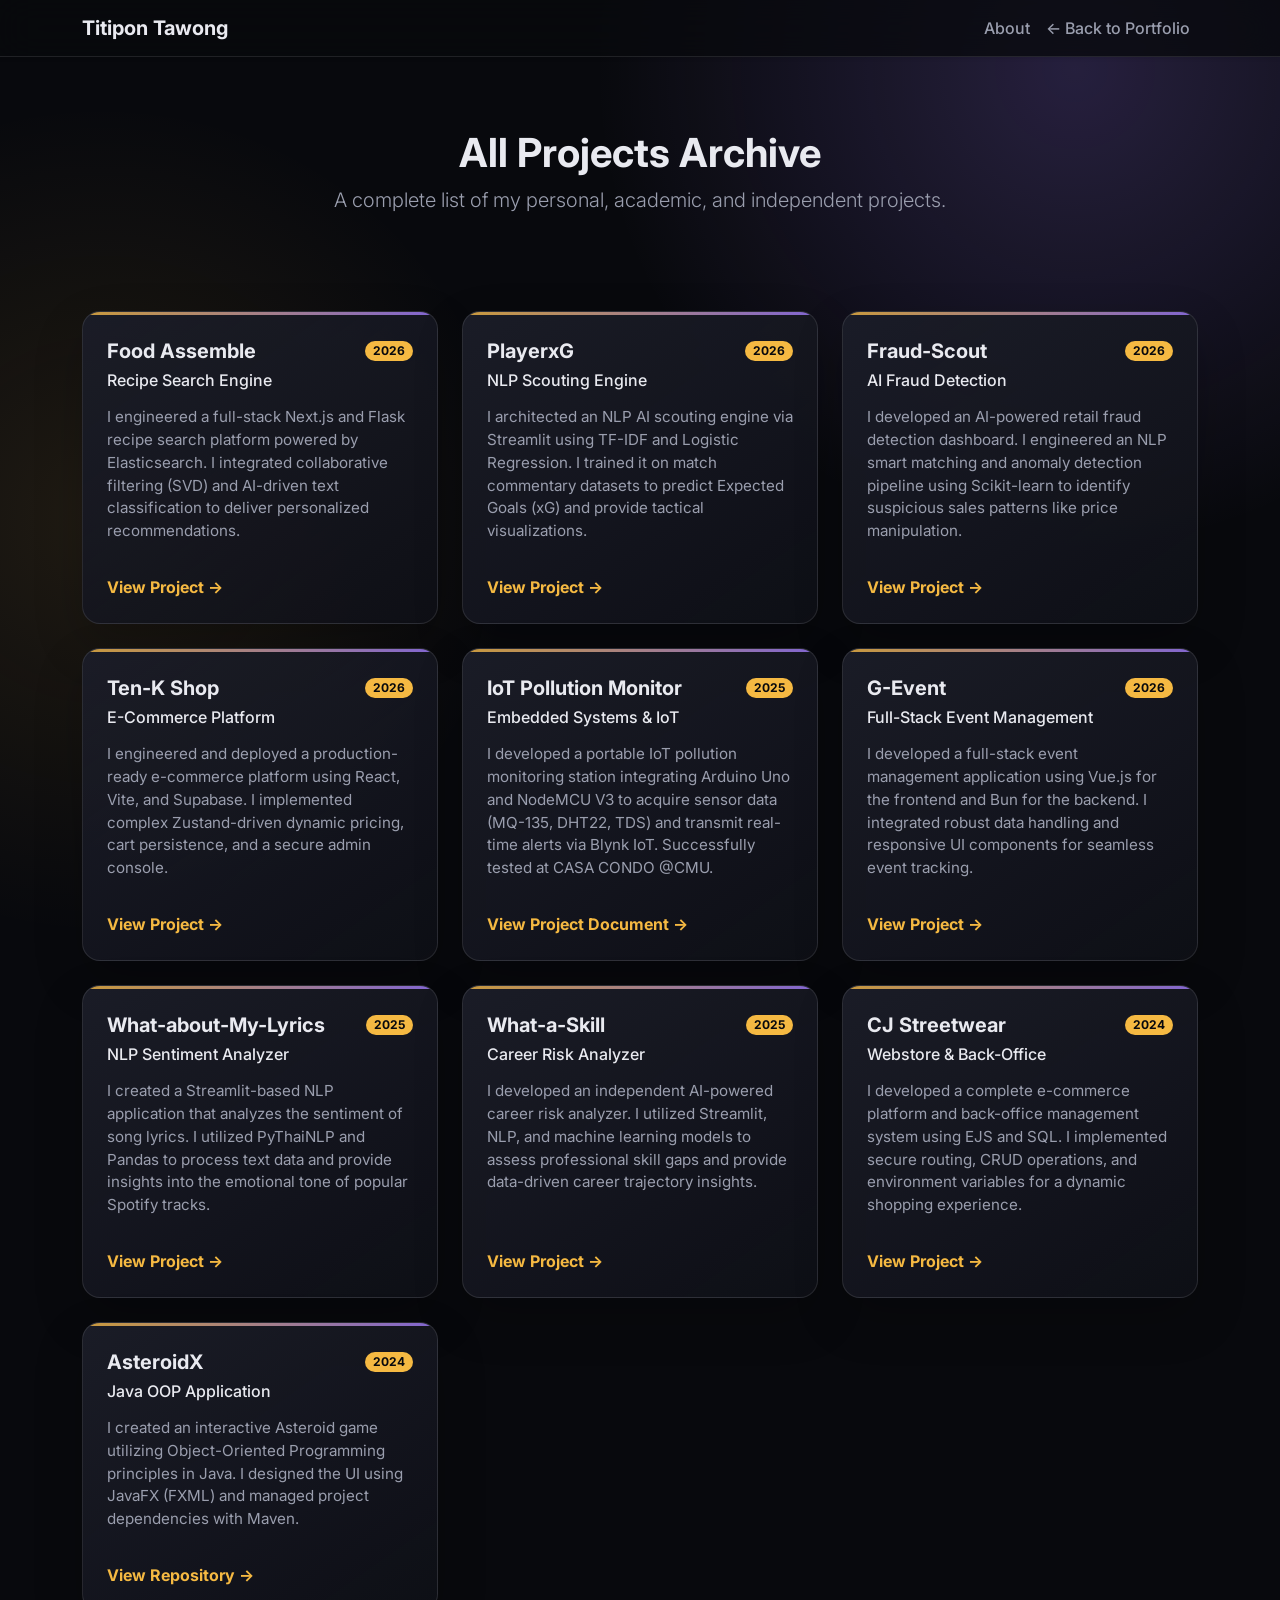
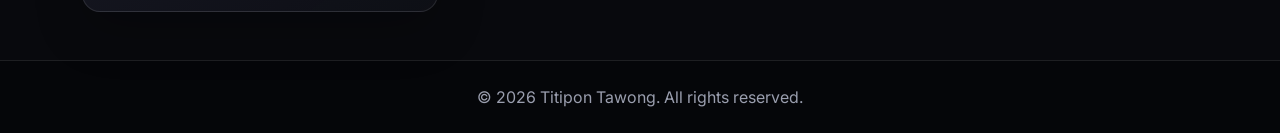
==== all-projects.html @ b6579716 "update my whole project" ====
<!DOCTYPE html>
<html lang="en">
<head>
    <meta charset="UTF-8">
    <meta name="viewport" content="width=device-width, initial-scale=1">
    <title>All Projects - Titipon Tawong</title>
    <link href="https://fonts.googleapis.com/css2?family=Inter:wght@300;400;500;600;700&display=swap" rel="stylesheet">
    <link rel="stylesheet" href="https://cdn.jsdelivr.net/npm/bootstrap@5.3.0/dist/css/bootstrap.min.css">
    <link rel="stylesheet" href="https://cdn.jsdelivr.net/npm/bootstrap-icons@1.11.3/font/bootstrap-icons.min.css">
    <link href="https://unpkg.com/aos@2.3.4/dist/aos.css" rel="stylesheet">
    <link rel="stylesheet" href="style.css">
</head>
<body>

<!-- Navbar -->
<nav class="navbar navbar-expand-lg navbar-light sticky-top shadow-sm">
    <div class="container">
        <a class="navbar-brand fw-bold text-dark" href="index.html">Titipon Tawong</a>
        <button class="navbar-toggler" type="button" data-bs-toggle="collapse" data-bs-target="#navbarNav">
            <span class="navbar-toggler-icon"></span>
        </button>
        <div class="collapse navbar-collapse" id="navbarNav">
            <ul class="navbar-nav ms-auto">
                <li class="nav-item"><a class="nav-link" href="index.html#intro">About</a></li>
                <li class="nav-item"><a class="nav-link" href="index.html#projects">&larr; Back to Portfolio</a></li>
            </ul>
        </div>
    </div>
</nav>

<!-- All Projects Header -->
<section class="container my-5 pt-4">
    <div class="text-center mb-5" data-aos="fade-up">
        <h1 class="fw-bold">All Projects Archive</h1>
        <p class="lead text-muted">A complete list of my personal, academic, and independent projects.</p>
    </div>
</section>

<!-- All Projects Grid -->
<section class="bg-slate py-5">
    <div class="container">
        <div class="row g-4">
            
            <!-- 1. Food Assemble -->
            <div class="col-md-6 col-lg-4" data-aos="fade-up">
                <div class="card h-100 border-0 shadow-sm project-card position-relative">
                    <div class="card-body p-4 d-flex flex-column">
                        <div class="d-flex justify-content-between align-items-center mb-2">
                            <h5 class="fw-bold mb-0">Food Assemble</h5>
                            <span class="badge badge-date rounded-pill">2026</span>
                        </div>
                        <h6 class="mb-3" style="color: #64748b;">Recipe Search Engine</h6>
                        <p class="card-text" style="color: #475569; font-size: 0.95rem;">
                            I engineered a full-stack Next.js and Flask recipe search platform powered by Elasticsearch. I integrated collaborative filtering (SVD) and AI-driven text classification to deliver personalized recommendations.
                        </p>
                        <a href="https://github.com/Titipon5013/IR_Project" target="_blank" class="stretched-link text-decoration-none fw-bold mt-auto pt-3" style="color: #2563eb;">View Project &rarr;</a>
                    </div>
                </div>
            </div>

            <!-- 2. PlayerXG -->
            <div class="col-md-6 col-lg-4" data-aos="fade-up" data-aos-delay="100">
                <div class="card h-100 border-0 shadow-sm project-card position-relative">
                    <div class="card-body p-4 d-flex flex-column">
                        <div class="d-flex justify-content-between align-items-center mb-2">
                            <h5 class="fw-bold mb-0">PlayerxG</h5>
                            <span class="badge badge-date rounded-pill">2026</span>
                        </div>
                        <h6 class="mb-3" style="color: #64748b;">NLP Scouting Engine</h6>
                        <p class="card-text" style="color: #475569; font-size: 0.95rem;">
                            I architected an NLP AI scouting engine via Streamlit using TF-IDF and Logistic Regression. I trained it on match commentary datasets to predict Expected Goals (xG) and provide tactical visualizations.
                        </p>
                        <a href="https://playerxg.streamlit.app/" target="_blank" class="stretched-link text-decoration-none fw-bold mt-auto pt-3" style="color: #2563eb;">View Project &rarr;</a>
                    </div>
                </div>
            </div>

            <!-- 3. Fraud-Scout -->
            <div class="col-md-6 col-lg-4" data-aos="fade-up" data-aos-delay="200">
                <div class="card h-100 border-0 shadow-sm project-card position-relative">
                    <div class="card-body p-4 d-flex flex-column">
                        <div class="d-flex justify-content-between align-items-center mb-2">
                            <h5 class="fw-bold mb-0">Fraud-Scout</h5>
                            <span class="badge badge-date rounded-pill">2026</span>
                        </div>
                        <h6 class="mb-3" style="color: #64748b;">AI Fraud Detection</h6>
                        <p class="card-text" style="color: #475569; font-size: 0.95rem;">
                            I developed an AI-powered retail fraud detection dashboard. I engineered an NLP smart matching and anomaly detection pipeline using Scikit-learn to identify suspicious sales patterns like price manipulation.
                        </p>
                        <a href="https://fraud-scout.streamlit.app/#fraud-scout" target="_blank" class="stretched-link text-decoration-none fw-bold mt-auto pt-3" style="color: #2563eb;">View Project &rarr;</a>
                    </div>
                </div>
            </div>

            <!-- 4. Ten-K Shop -->
            <div class="col-md-6 col-lg-4" data-aos="fade-up">
                <div class="card h-100 border-0 shadow-sm project-card position-relative">
                    <div class="card-body p-4 d-flex flex-column">
                        <div class="d-flex justify-content-between align-items-center mb-2">
                            <h5 class="fw-bold mb-0">Ten-K Shop</h5>
                            <span class="badge badge-date rounded-pill">2026</span>
                        </div>
                        <h6 class="mb-3" style="color: #64748b;">E-Commerce Platform</h6>
                        <p class="card-text" style="color: #475569; font-size: 0.95rem;">
                            I engineered and deployed a production-ready e-commerce platform using React, Vite, and Supabase. I implemented complex Zustand-driven dynamic pricing, cart persistence, and a secure admin console.
                        </p>
                        <a href="https://ten-k-shop.vercel.app/" target="_blank" class="stretched-link text-decoration-none fw-bold mt-auto pt-3" style="color: #2563eb;">View Project &rarr;</a>
                    </div>
                </div>
            </div>

            <!-- 5. Mobile Air & Water Pollution Monitoring Station -->
            <div class="col-md-6 col-lg-4" data-aos="fade-up" data-aos-delay="100">
                <div class="card h-100 border-0 shadow-sm project-card position-relative">
                    <div class="card-body p-4 d-flex flex-column">
                        <div class="d-flex justify-content-between align-items-center mb-2">
                            <h5 class="fw-bold mb-0">IoT Pollution Monitor</h5>
                            <span class="badge badge-date rounded-pill">2025</span>
                        </div>
                        <h6 class="mb-3" style="color: #64748b;">Embedded Systems & IoT</h6>
                        <p class="card-text" style="color: #475569; font-size: 0.95rem;">
                            I developed a portable IoT pollution monitoring station integrating Arduino Uno and NodeMCU V3 to acquire sensor data (MQ-135, DHT22, TDS) and transmit real-time alerts via Blynk IoT. Successfully tested at CASA CONDO @CMU.
                        </p>
                        <a href="https://drive.google.com/file/d/1KiVAVjuW3MdKwOFLySJbQ84uTo-HVhnk/view" target="_blank" class="stretched-link text-decoration-none fw-bold mt-auto pt-3" style="color: #2563eb;">View Project Document &rarr;</a>
                    </div>
                </div>
            </div>

            <!-- 6. G-Event -->
            <div class="col-md-6 col-lg-4" data-aos="fade-up" data-aos-delay="200">
                <div class="card h-100 border-0 shadow-sm project-card position-relative">
                    <div class="card-body p-4 d-flex flex-column">
                        <div class="d-flex justify-content-between align-items-center mb-2">
                            <h5 class="fw-bold mb-0">G-Event</h5>
                            <span class="badge badge-date rounded-pill">2026</span>
                        </div>
                        <h6 class="mb-3" style="color: #64748b;">Full-Stack Event Management</h6>
                        <p class="card-text" style="color: #475569; font-size: 0.95rem;">
                            I developed a full-stack event management application using Vue.js for the frontend and Bun for the backend. I integrated robust data handling and responsive UI components for seamless event tracking.
                        </p>
                        <a href="https://g-event-six.vercel.app/" target="_blank" class="stretched-link text-decoration-none fw-bold mt-auto pt-3" style="color: #2563eb;">View Project &rarr;</a>
                    </div>
                </div>
            </div>

            <!-- 7. What-about-My-Lyrics -->
            <div class="col-md-6 col-lg-4" data-aos="fade-up">
                <div class="card h-100 border-0 shadow-sm project-card position-relative">
                    <div class="card-body p-4 d-flex flex-column">
                        <div class="d-flex justify-content-between align-items-center mb-2">
                            <h5 class="fw-bold mb-0">What-about-My-Lyrics</h5>
                            <span class="badge badge-date rounded-pill">2025</span>
                        </div>
                        <h6 class="mb-3" style="color: #64748b;">NLP Sentiment Analyzer</h6>
                        <p class="card-text" style="color: #475569; font-size: 0.95rem;">
                            I created a Streamlit-based NLP application that analyzes the sentiment of song lyrics. I utilized PyThaiNLP and Pandas to process text data and provide insights into the emotional tone of popular Spotify tracks.
                        </p>
                        <a href="https://what-about-my-lyrics.streamlit.app/" target="_blank" class="stretched-link text-decoration-none fw-bold mt-auto pt-3" style="color: #2563eb;">View Project &rarr;</a>
                    </div>
                </div>
            </div>
            
            <!-- 8. What-a-Skill -->
            <div class="col-md-6 col-lg-4" data-aos="fade-up" data-aos-delay="100">
                <div class="card h-100 border-0 shadow-sm project-card position-relative">
                    <div class="card-body p-4 d-flex flex-column">
                        <div class="d-flex justify-content-between align-items-center mb-2">
                            <h5 class="fw-bold mb-0">What-a-Skill</h5>
                            <span class="badge badge-date rounded-pill">2025</span>
                        </div>
                        <h6 class="mb-3" style="color: #64748b;">Career Risk Analyzer</h6>
                        <p class="card-text" style="color: #475569; font-size: 0.95rem;">
                            I developed an independent AI-powered career risk analyzer. I utilized Streamlit, NLP, and machine learning models to assess professional skill gaps and provide data-driven career trajectory insights.
                        </p>
                        <a href="https://what-a-skill.streamlit.app/" target="_blank" class="stretched-link text-decoration-none fw-bold mt-auto pt-3" style="color: #2563eb;">View Project &rarr;</a>
                    </div>
                </div>
            </div>

            <!-- 9. CJ Streetwear -->
            <div class="col-md-6 col-lg-4" data-aos="fade-up" data-aos-delay="200">
                <div class="card h-100 border-0 shadow-sm project-card position-relative">
                    <div class="card-body p-4 d-flex flex-column">
                        <div class="d-flex justify-content-between align-items-center mb-2">
                            <h5 class="fw-bold mb-0">CJ Streetwear</h5>
                            <span class="badge badge-date rounded-pill">2024</span>
                        </div>
                        <h6 class="mb-3" style="color: #64748b;">Webstore & Back-Office</h6>
                        <p class="card-text" style="color: #475569; font-size: 0.95rem;">
                            I developed a complete e-commerce platform and back-office management system using EJS and SQL. I implemented secure routing, CRUD operations, and environment variables for a dynamic shopping experience.
                        </p>
                        <a href="https://cj-streetwear-webstore.vercel.app/?fbclid=IwcGRvZgNleHRuA2FlbQIxMQBzcnRjBmFwcF9pZA80Mzc2MjYzMTY5NzM3ODgAAR6Ee1GiOAYH_IShp6Uy2DLR0KnSWX7tvkaSweAgUWNvwEse42FYLhTacamUCg_aem_j2etxintzf6-EWGMx-gbQA" target="_blank" class="stretched-link text-decoration-none fw-bold mt-auto pt-3" style="color: #2563eb;">View Project &rarr;</a>
                    </div>
                </div>
            </div>

            <!-- 10. AsteroidX -->
            <div class="col-md-6 col-lg-4" data-aos="fade-up">
                <div class="card h-100 border-0 shadow-sm project-card position-relative">
                    <div class="card-body p-4 d-flex flex-column">
                        <div class="d-flex justify-content-between align-items-center mb-2">
                            <h5 class="fw-bold mb-0">AsteroidX</h5>
                            <span class="badge badge-date rounded-pill">2024</span>
                        </div>
                        <h6 class="mb-3" style="color: #64748b;">Java OOP Application</h6>
                        <p class="card-text" style="color: #475569; font-size: 0.95rem;">
                            I created an interactive Asteroid game utilizing Object-Oriented Programming principles in Java. I designed the UI using JavaFX (FXML) and managed project dependencies with Maven.
                        </p>
                        <a href="https://github.com/ZerotoHeroDaimaiKub/AsteroidX" target="_blank" class="stretched-link text-decoration-none fw-bold mt-auto pt-3" style="color: #2563eb;">View Repository &rarr;</a>
                    </div>
                </div>
            </div>

        </div>
    </div>
</section>

<!-- Footer -->
<footer class="custom-footer text-center py-4 mt-auto">
    <p class="mb-0">&copy; 2026 Titipon Tawong. All rights reserved.</p>
</footer>

<script src="https://cdn.jsdelivr.net/npm/bootstrap@5.3.0/dist/js/bootstrap.bundle.min.js"></script>
<script src="https://unpkg.com/aos@2.3.4/dist/aos.js"></script>
<script>
    AOS.init({ duration: 800, once: true });
</script>
</body>
</html>
---- style.css ----
/* General Styles */
body {
    font-family: 'Inter', sans-serif;
    background-color: #f8fafc; /* พื้นหลังสีเทาอมน้ำเงินสว่าง */
    color: #334155; /* สีข้อความหลักเป็นสีเทาเข้ม */
    margin: 0;
    padding: 0;
}

/* Typography & Titles */
h1, h2, h3, h4, h5, h6 {
    color: #0f172a; /* หัวข้อสีน้ำเงินกรมท่าเข้ม (Navy/Slate) */
}

.section-title {
    font-weight: 700;
    color: #1e293b;
    position: relative;
    display: inline-block;
}

.section-title::after {
    content: '';
    width: 50px;
    height: 4px;
    background-color: #475569; /* เส้นใต้หัวข้อสีเทา-น้ำเงิน */
    position: absolute;
    bottom: -10px;
    left: 0;
    border-radius: 2px;
}

/* Navbar */
.navbar {
    transition: all 0.3s ease;
    background-color: #ffffff !important;
}

.navbar.scrolled {
    box-shadow: 0 4px 6px -1px rgba(15, 23, 42, 0.1);
}

.nav-link {
    font-weight: 500;
    color: #475569 !important;
    transition: color 0.2s ease;
}

.nav-link:hover {
    color: #2563eb !important; /* โฮเวอร์เป็นสีน้ำเงินสว่างขึ้น */
}

section {
    scroll-margin-top: 80px; 
}

/* Custom Badges for Skills */
.badge-skill {
    background-color: #e2e8f0;
    color: #334155;
    font-size: 0.9rem;
    font-weight: 500;
    padding: 0.5em 0.8em;
    border: 1px solid #cbd5e1;
    transition: background-color 0.2s;
}

.badge-skill:hover {
    background-color: #cbd5e1;
}

/* Custom Buttons */
.btn-custom {
    background-color: #334155; /* ปุ่มสีเทา-น้ำเงิน */
    color: #ffffff;
    border: none;
    transition: background-color 0.2s ease, transform 0.1s ease;
}

.btn-custom:hover {
    background-color: #1e293b;
    color: #ffffff;
    transform: translateY(-2px);
}

/* Project Cards */
.project-card {
    transition: transform 0.2s ease, box-shadow 0.2s ease;
    border: 1px solid #e2e8f0 !important;
    background-color: #ffffff;
}

.project-card:hover {
    transform: translateY(-5px);
    box-shadow: 0 10px 15px -3px rgba(15, 23, 42, 0.1) !important;
}

/* Badges for Dates */
.badge-date {
    background-color: #475569;
    color: #ffffff;
    font-weight: 500;
}

/* Section Backgrounds */
.bg-slate {
    background-color: #f1f5f9; /* พื้นหลังสำหรับสลับ Section */
}

/* Footer */
.custom-footer {
    background-color: #1e293b; /* ฟุตเตอร์สีน้ำเงินเข้ม */
    color: #e2e8f0;
}

/* Outline Custom Button */
.btn-outline-custom {
    color: #334155;
    border: 2px solid #334155;
    background-color: transparent;
    font-weight: 500;
    transition: all 0.2s ease;
}

.btn-outline-custom:hover {
    background-color: #334155;
    color: #ffffff;
    transform: translateY(-2px);
}

/* Responsive Overrides */
@media (max-width: 768px) {
    .section-title::after {
        left: 50%;
        transform: translateX(-50%);
    }
    
    #education, #contact {
        text-align: center;
    }
}

/* Dark bento portfolio theme */
:root {
    --ink: #08090d;
    --panel: rgba(20, 22, 31, 0.82);
    --panel-solid: #151720;
    --line: rgba(255, 255, 255, 0.1);
    --muted: #9a9eae;
    --copy: #e9eaf0;
    --amber: #f5b942;
    --violet: #9d7aff;
    --cyan: #7de2d1;
}

html {
    background: var(--ink);
    scroll-behavior: smooth;
}

body {
    font-family: 'Inter', sans-serif;
    color: var(--copy);
    background:
        radial-gradient(circle at 84% 4%, rgba(157, 122, 255, 0.2), transparent 30rem),
        radial-gradient(circle at 8% 30%, rgba(245, 185, 66, 0.1), transparent 26rem),
        var(--ink);
}

h1, h2, h3, h4, h5, h6,
.text-dark,
.navbar-brand {
    color: var(--copy) !important;
}

.navbar {
    background: rgba(8, 9, 13, 0.78) !important;
    border-bottom: 1px solid var(--line);
    backdrop-filter: blur(18px);
}

.navbar.scrolled {
    box-shadow: 0 12px 40px rgba(0, 0, 0, 0.35);
}

.navbar-toggler {
    border-color: var(--line);
}

.navbar-toggler-icon {
    filter: invert(1);
}

.nav-link {
    color: var(--muted) !important;
}

.nav-link:hover,
.nav-link:focus {
    color: var(--amber) !important;
}

section {
    position: relative;
}

#intro {
    min-height: 72vh;
    display: flex;
    align-items: center;
}

#intro img {
    width: min(100%, 270px);
    aspect-ratio: 1;
    object-fit: cover;
    border: 1px solid rgba(245, 185, 66, 0.5);
    box-shadow: 16px 16px 0 rgba(157, 122, 255, 0.2), 0 24px 70px rgba(0, 0, 0, 0.4) !important;
}

#intro h1 {
    font-size: clamp(2.8rem, 7vw, 5.8rem);
    letter-spacing: -0.06em;
    line-height: 0.96;
}

#intro h4 {
    color: var(--amber) !important;
    letter-spacing: 0.08em;
    text-transform: uppercase;
    font-size: 0.85rem;
}

#intro p,
.lead,
.card-text {
    color: var(--muted) !important;
}

.section-title {
    color: var(--copy) !important;
    letter-spacing: -0.04em;
}

.section-title::after {
    background: var(--amber);
    border-radius: 0;
}

.bg-slate,
#education,
#projects {
    background: transparent !important;
}

#education .container,
#skills,
#projects .container,
#contact {
    padding-top: 5rem !important;
    padding-bottom: 5rem !important;
}

.card,
.project-card,
#skills .project-card {
    color: var(--copy);
    background: linear-gradient(145deg, rgba(27, 29, 40, 0.96), rgba(15, 16, 23, 0.88)) !important;
    border: 1px solid var(--line) !important;
    border-radius: 18px !important;
    box-shadow: 0 20px 50px rgba(0, 0, 0, 0.2) !important;
    overflow: hidden;
}

.project-card::before {
    content: '';
    display: block;
    height: 3px;
    background: linear-gradient(90deg, var(--amber), var(--violet));
    opacity: 0.8;
}

.project-card:hover {
    transform: translateY(-7px);
    border-color: rgba(245, 185, 66, 0.45) !important;
    box-shadow: 0 28px 60px rgba(0, 0, 0, 0.42) !important;
}

.badge-skill {
    color: var(--copy);
    background: rgba(255, 255, 255, 0.06);
    border: 1px solid var(--line);
    border-radius: 999px;
}

.badge-skill:hover {
    color: var(--ink);
    background: var(--amber);
}

.badge-date {
    color: var(--ink);
    background: var(--amber);
    font-weight: 700;
}

.btn-custom,
.btn-outline-custom {
    border-radius: 999px;
    padding-inline: 1.3rem !important;
}

.btn-custom {
    color: var(--ink);
    background: var(--amber);
    font-weight: 700;
}

.btn-custom:hover {
    color: var(--ink);
    background: #ffd477;
}

.btn-outline-custom {
    color: var(--copy);
    border-color: var(--line);
}

.btn-outline-custom:hover {
    color: var(--ink);
    background: var(--amber);
    border-color: var(--amber);
}

.stretched-link,
#contact a {
    color: var(--amber) !important;
}

#contact {
    border-top: 1px solid var(--line);
}

#contact a {
    display: inline-flex;
    align-items: center;
    gap: 0.55rem;
    padding: 0.75rem 1rem;
    border: 1px solid var(--line);
    border-radius: 999px;
    background: rgba(255, 255, 255, 0.035);
    font-size: 0.92rem !important;
    transition: transform 0.2s ease, background 0.2s ease;
}

#contact a:hover {
    color: var(--ink) !important;
    background: var(--amber);
    transform: translateY(-3px);
}

#contact a i {
    font-size: 1.1rem;
}

.custom-footer {
    color: var(--muted);
    background: #050609;
    border-top: 1px solid var(--line);
}

@media (min-width: 992px) {
    #projects .row > .col-md-6:first-child,
    #projects .row > .col-md-6:nth-child(4) {
        width: 58.333333%;
    }

    #projects .row > .col-md-6:nth-child(2),
    #projects .row > .col-md-6:nth-child(3) {
        width: 41.666667%;
    }
}

@media (max-width: 767px) {
    #intro {
        min-height: auto;
        text-align: center;
    }

    #intro img {
        width: 210px;
        box-shadow: 10px 10px 0 rgba(157, 122, 255, 0.2), 0 18px 40px rgba(0, 0, 0, 0.35) !important;
    }

    #intro h1 {
        font-size: clamp(2.8rem, 15vw, 4.5rem);
    }

    .section-title {
        display: block;
        text-align: center;
    }

    .project-card {
        border-radius: 14px !important;
    }

    #contact a {
        width: 100%;
        justify-content: center;
    }
}
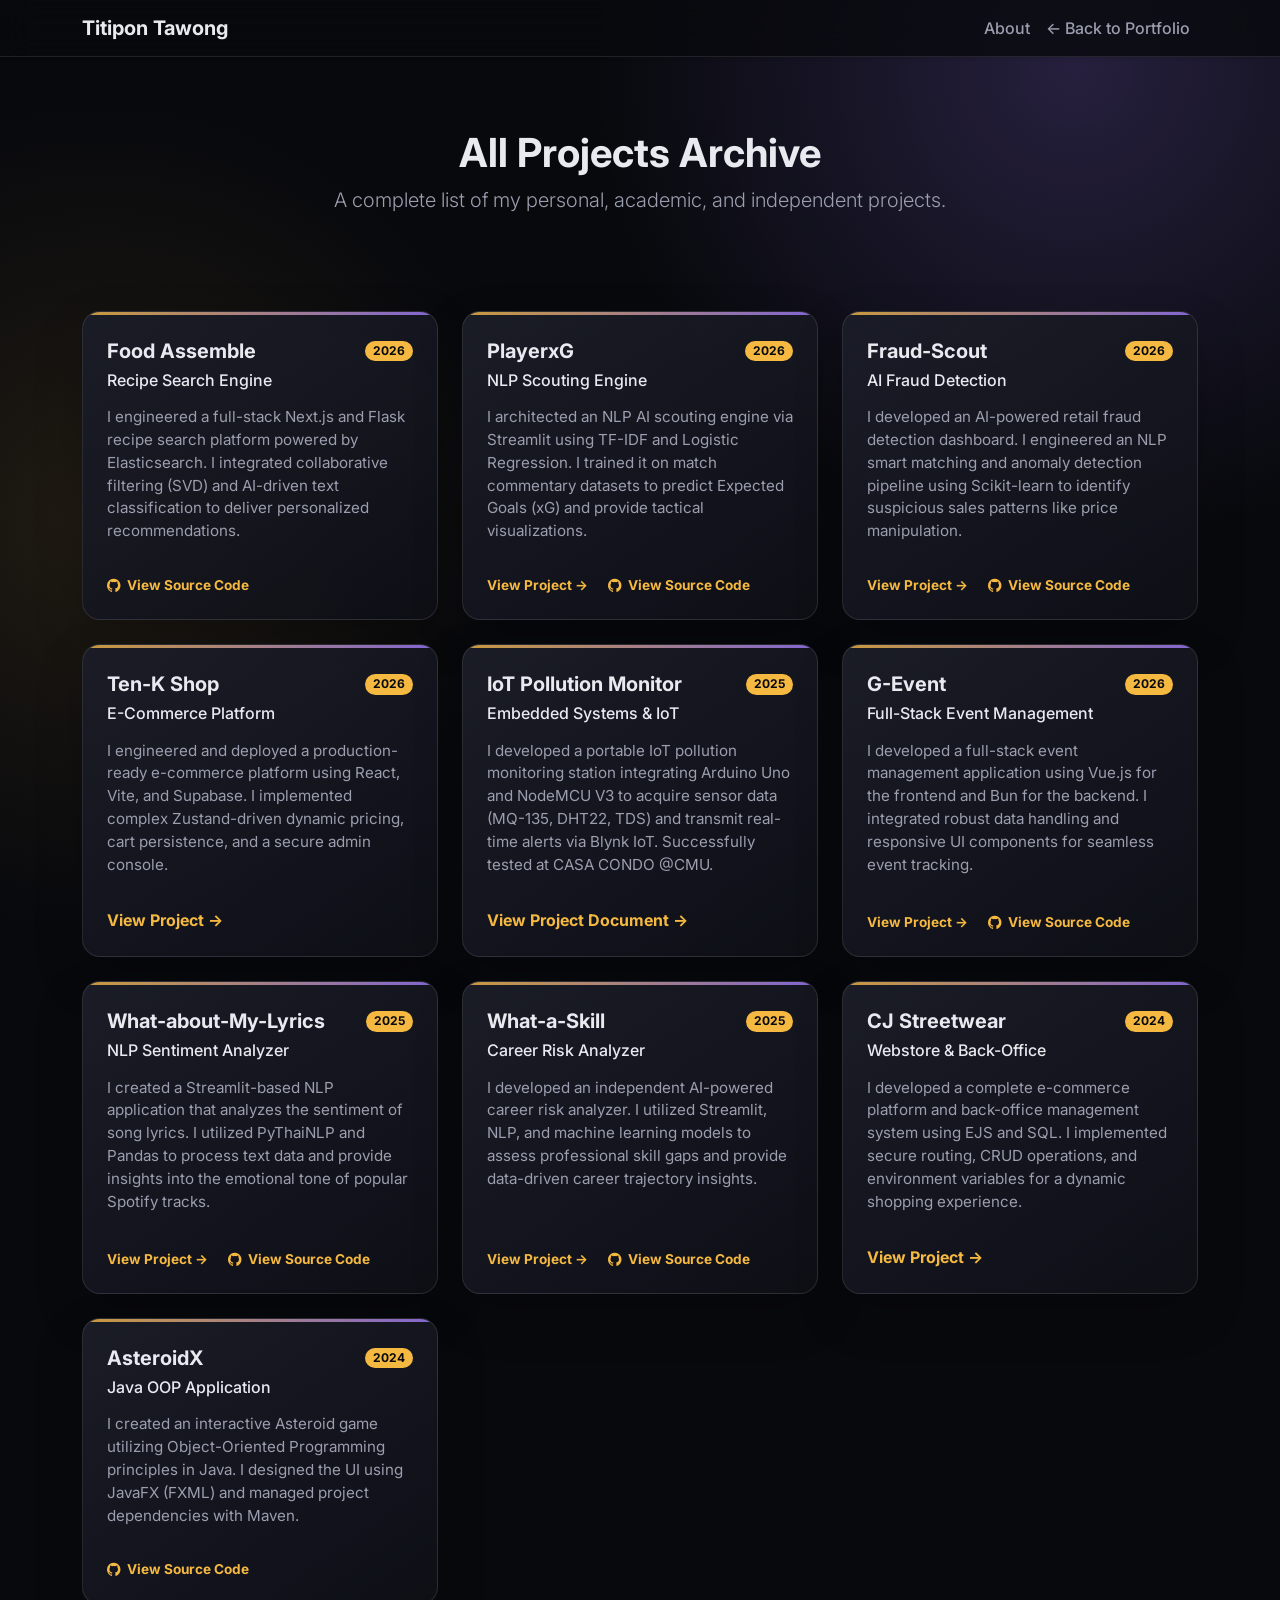
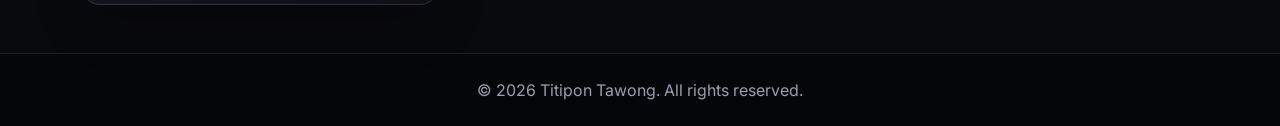
==== commit 545a8823: "add the source code link to the related project that have it" ====
--- a/all-projects.html
+++ b/all-projects.html
@@ -8,7 +8,7 @@
     <link rel="stylesheet" href="https://cdn.jsdelivr.net/npm/bootstrap@5.3.0/dist/css/bootstrap.min.css">
     <link rel="stylesheet" href="https://cdn.jsdelivr.net/npm/bootstrap-icons@1.11.3/font/bootstrap-icons.min.css">
     <link href="https://unpkg.com/aos@2.3.4/dist/aos.css" rel="stylesheet">
-    <link rel="stylesheet" href="style.css">
+    <link rel="stylesheet" href="style.css?v=20260924">
 </head>
 <body>
 
@@ -53,7 +53,7 @@
                         <p class="card-text" style="color: #475569; font-size: 0.95rem;">
                             I engineered a full-stack Next.js and Flask recipe search platform powered by Elasticsearch. I integrated collaborative filtering (SVD) and AI-driven text classification to deliver personalized recommendations.
                         </p>
-                        <a href="https://github.com/Titipon5013/IR_Project" target="_blank" class="stretched-link text-decoration-none fw-bold mt-auto pt-3" style="color: #2563eb;">View Project &rarr;</a>
+                        <a href="https://github.com/Titipon5013/IR_Project" target="_blank" rel="noreferrer" class="project-action text-decoration-none fw-bold mt-auto pt-3" style="color: #2563eb;"><i class="bi bi-github" aria-hidden="true"></i> View Source Code</a>
                     </div>
                 </div>
             </div>
@@ -70,7 +70,10 @@
                         <p class="card-text" style="color: #475569; font-size: 0.95rem;">
                             I architected an NLP AI scouting engine via Streamlit using TF-IDF and Logistic Regression. I trained it on match commentary datasets to predict Expected Goals (xG) and provide tactical visualizations.
                         </p>
-                        <a href="https://playerxg.streamlit.app/" target="_blank" class="stretched-link text-decoration-none fw-bold mt-auto pt-3" style="color: #2563eb;">View Project &rarr;</a>
+                        <div class="project-actions mt-auto pt-3">
+                            <a href="https://playerxg.streamlit.app/" target="_blank" rel="noreferrer" class="project-action text-decoration-none fw-bold" style="color: #2563eb;">View Project &rarr;</a>
+                            <a href="https://github.com/Titipon5013/NLP-PlayerxG" target="_blank" rel="noreferrer" class="project-action text-decoration-none fw-bold" style="color: #2563eb;"><i class="bi bi-github" aria-hidden="true"></i> View Source Code</a>
+                        </div>
                     </div>
                 </div>
             </div>
@@ -87,7 +90,10 @@
                         <p class="card-text" style="color: #475569; font-size: 0.95rem;">
                             I developed an AI-powered retail fraud detection dashboard. I engineered an NLP smart matching and anomaly detection pipeline using Scikit-learn to identify suspicious sales patterns like price manipulation.
                         </p>
-                        <a href="https://fraud-scout.streamlit.app/#fraud-scout" target="_blank" class="stretched-link text-decoration-none fw-bold mt-auto pt-3" style="color: #2563eb;">View Project &rarr;</a>
+                        <div class="project-actions mt-auto pt-3">
+                            <a href="https://fraud-scout.streamlit.app/#fraud-scout" target="_blank" rel="noreferrer" class="project-action text-decoration-none fw-bold" style="color: #2563eb;">View Project &rarr;</a>
+                            <a href="https://github.com/Titipon5013/Fraud-Scout" target="_blank" rel="noreferrer" class="project-action text-decoration-none fw-bold" style="color: #2563eb;"><i class="bi bi-github" aria-hidden="true"></i> View Source Code</a>
+                        </div>
                     </div>
                 </div>
             </div>
@@ -138,7 +144,10 @@
                         <p class="card-text" style="color: #475569; font-size: 0.95rem;">
                             I developed a full-stack event management application using Vue.js for the frontend and Bun for the backend. I integrated robust data handling and responsive UI components for seamless event tracking.
                         </p>
-                        <a href="https://g-event-six.vercel.app/" target="_blank" class="stretched-link text-decoration-none fw-bold mt-auto pt-3" style="color: #2563eb;">View Project &rarr;</a>
+                        <div class="project-actions mt-auto pt-3">
+                            <a href="https://g-event-six.vercel.app/" target="_blank" rel="noreferrer" class="project-action text-decoration-none fw-bold" style="color: #2563eb;">View Project &rarr;</a>
+                            <a href="https://github.com/Titipon5013/G-Event" target="_blank" rel="noreferrer" class="project-action text-decoration-none fw-bold" style="color: #2563eb;"><i class="bi bi-github" aria-hidden="true"></i> View Source Code</a>
+                        </div>
                     </div>
                 </div>
             </div>
@@ -155,7 +164,10 @@
                         <p class="card-text" style="color: #475569; font-size: 0.95rem;">
                             I created a Streamlit-based NLP application that analyzes the sentiment of song lyrics. I utilized PyThaiNLP and Pandas to process text data and provide insights into the emotional tone of popular Spotify tracks.
                         </p>
-                        <a href="https://what-about-my-lyrics.streamlit.app/" target="_blank" class="stretched-link text-decoration-none fw-bold mt-auto pt-3" style="color: #2563eb;">View Project &rarr;</a>
+                        <div class="project-actions mt-auto pt-3">
+                            <a href="https://what-about-my-lyrics.streamlit.app/" target="_blank" rel="noreferrer" class="project-action text-decoration-none fw-bold" style="color: #2563eb;">View Project &rarr;</a>
+                            <a href="https://github.com/Titipon5013/What-about-My-Lyrics" target="_blank" rel="noreferrer" class="project-action text-decoration-none fw-bold" style="color: #2563eb;"><i class="bi bi-github" aria-hidden="true"></i> View Source Code</a>
+                        </div>
                     </div>
                 </div>
             </div>
@@ -172,7 +184,10 @@
                         <p class="card-text" style="color: #475569; font-size: 0.95rem;">
                             I developed an independent AI-powered career risk analyzer. I utilized Streamlit, NLP, and machine learning models to assess professional skill gaps and provide data-driven career trajectory insights.
                         </p>
-                        <a href="https://what-a-skill.streamlit.app/" target="_blank" class="stretched-link text-decoration-none fw-bold mt-auto pt-3" style="color: #2563eb;">View Project &rarr;</a>
+                        <div class="project-actions mt-auto pt-3">
+                            <a href="https://what-a-skill.streamlit.app/" target="_blank" rel="noreferrer" class="project-action text-decoration-none fw-bold" style="color: #2563eb;">View Project &rarr;</a>
+                            <a href="https://github.com/Titipon5013/What-a-Skill" target="_blank" rel="noreferrer" class="project-action text-decoration-none fw-bold" style="color: #2563eb;"><i class="bi bi-github" aria-hidden="true"></i> View Source Code</a>
+                        </div>
                     </div>
                 </div>
             </div>
@@ -206,7 +221,7 @@
                         <p class="card-text" style="color: #475569; font-size: 0.95rem;">
                             I created an interactive Asteroid game utilizing Object-Oriented Programming principles in Java. I designed the UI using JavaFX (FXML) and managed project dependencies with Maven.
                         </p>
-                        <a href="https://github.com/ZerotoHeroDaimaiKub/AsteroidX" target="_blank" class="stretched-link text-decoration-none fw-bold mt-auto pt-3" style="color: #2563eb;">View Repository &rarr;</a>
+                        <a href="https://github.com/ZerotoHeroDaimaiKub/AsteroidX" target="_blank" rel="noreferrer" class="project-action text-decoration-none fw-bold mt-auto pt-3" style="color: #2563eb;"><i class="bi bi-github" aria-hidden="true"></i> View Source Code</a>
                     </div>
                 </div>
             </div>
--- a/style.css
+++ b/style.css
@@ -337,6 +337,27 @@
     color: var(--amber) !important;
 }
 
+.project-actions {
+    display: flex;
+    flex-wrap: wrap;
+    align-items: center;
+    gap: 0.85rem 1.25rem;
+}
+
+.project-action {
+    display: inline-flex;
+    align-items: center;
+    gap: 0.35rem;
+    color: var(--amber) !important;
+    font-size: 0.85rem;
+    transition: color 0.2s ease, transform 0.2s ease;
+}
+
+.project-action:hover {
+    color: #ffd477 !important;
+    transform: translateX(3px);
+}
+
 #contact {
     border-top: 1px solid var(--line);
 }
@@ -409,4 +430,10 @@
         width: 100%;
         justify-content: center;
     }
+
+    .project-actions {
+        align-items: flex-start;
+        flex-direction: column;
+        gap: 0.65rem;
+    }
 }
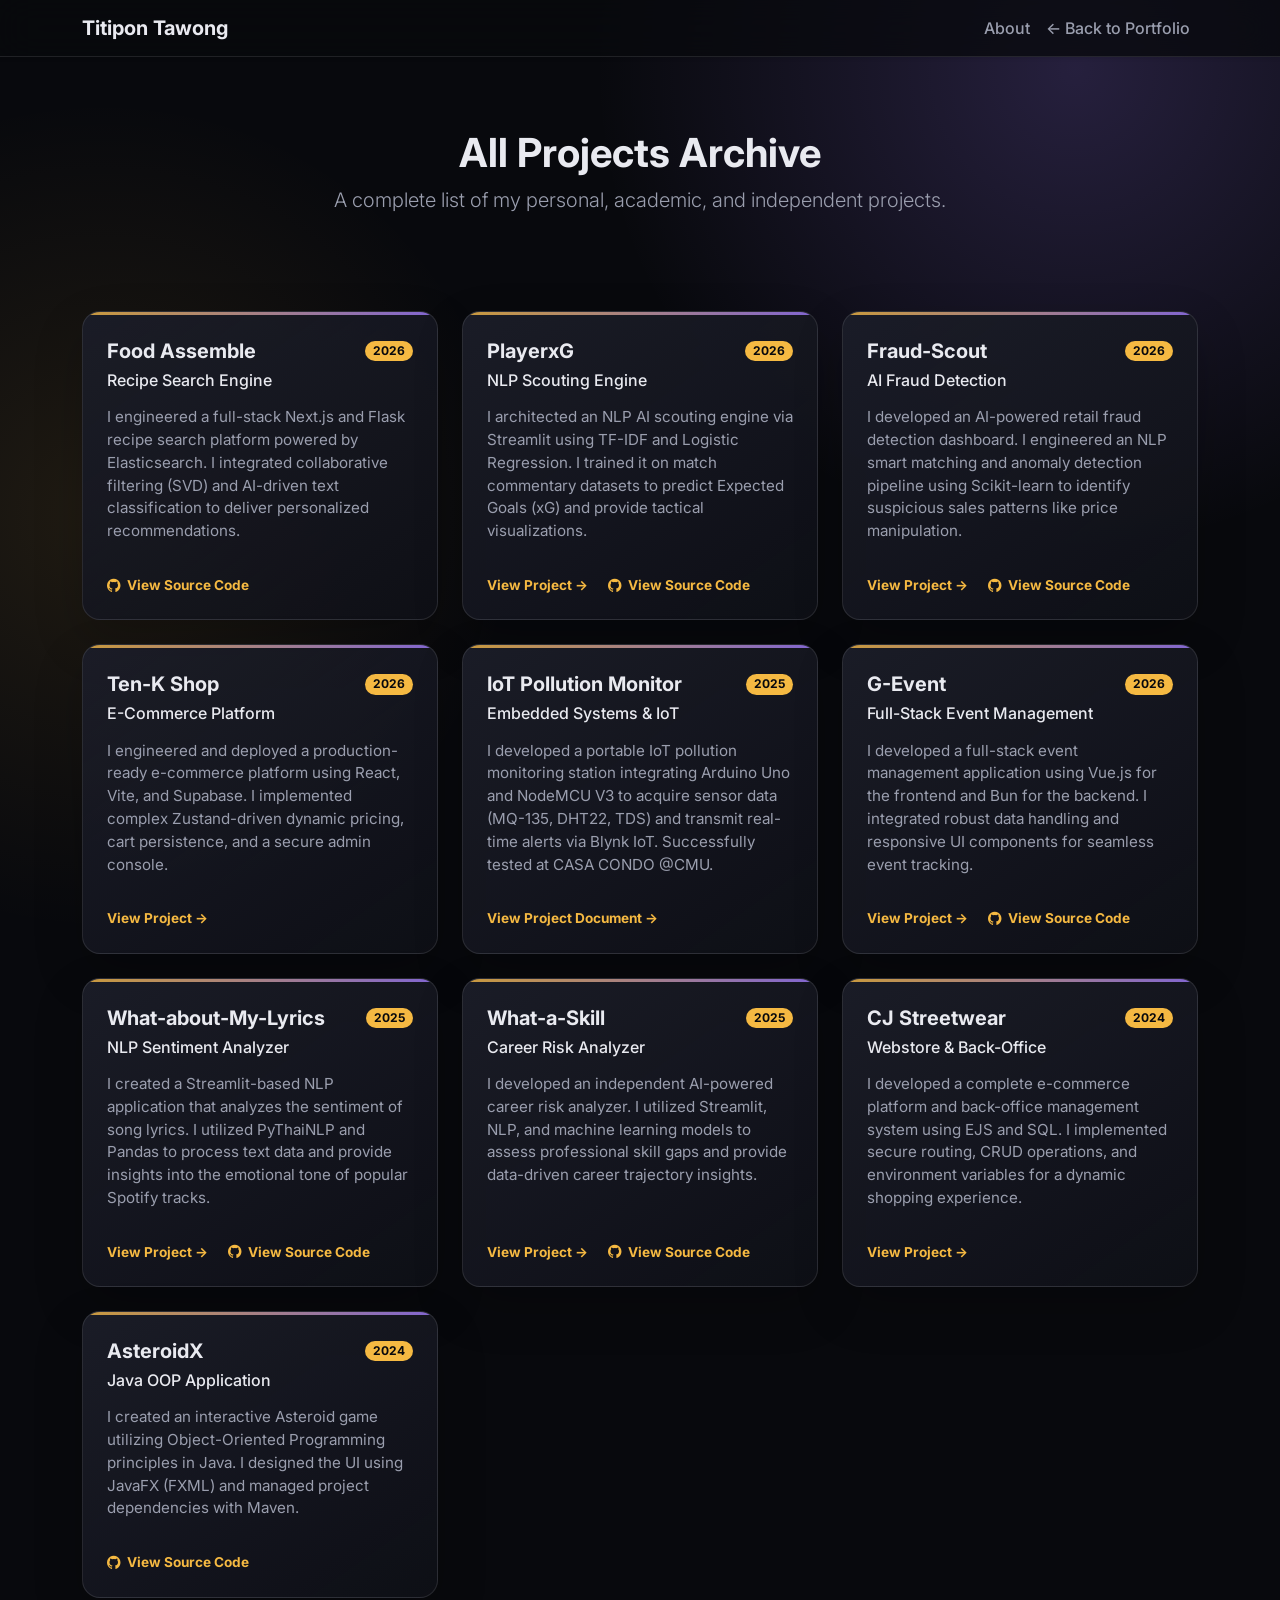
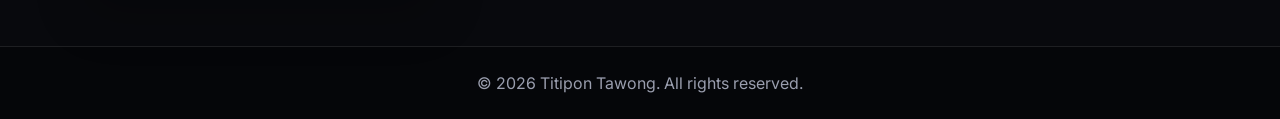
==== commit 745746f9: "fix production project link styles and interactions" ====
--- a/all-projects.html
+++ b/all-projects.html
@@ -8,7 +8,8 @@
     <link rel="stylesheet" href="https://cdn.jsdelivr.net/npm/bootstrap@5.3.0/dist/css/bootstrap.min.css">
     <link rel="stylesheet" href="https://cdn.jsdelivr.net/npm/bootstrap-icons@1.11.3/font/bootstrap-icons.min.css">
     <link href="https://unpkg.com/aos@2.3.4/dist/aos.css" rel="stylesheet">
-    <link rel="stylesheet" href="style.css?v=20260924">
+    <link rel="stylesheet" href="style.css?v=20260925">
+    <script defer src="script.js"></script>
 </head>
 <body>
 
@@ -110,7 +111,7 @@
                         <p class="card-text" style="color: #475569; font-size: 0.95rem;">
                             I engineered and deployed a production-ready e-commerce platform using React, Vite, and Supabase. I implemented complex Zustand-driven dynamic pricing, cart persistence, and a secure admin console.
                         </p>
-                        <a href="https://ten-k-shop.vercel.app/" target="_blank" class="stretched-link text-decoration-none fw-bold mt-auto pt-3" style="color: #2563eb;">View Project &rarr;</a>
+                        <a href="https://ten-k-shop.vercel.app/" target="_blank" rel="noreferrer" class="project-action text-decoration-none fw-bold mt-auto pt-3" style="color: #2563eb;">View Project &rarr;</a>
                     </div>
                 </div>
             </div>
@@ -127,7 +128,7 @@
                         <p class="card-text" style="color: #475569; font-size: 0.95rem;">
                             I developed a portable IoT pollution monitoring station integrating Arduino Uno and NodeMCU V3 to acquire sensor data (MQ-135, DHT22, TDS) and transmit real-time alerts via Blynk IoT. Successfully tested at CASA CONDO @CMU.
                         </p>
-                        <a href="https://drive.google.com/file/d/1KiVAVjuW3MdKwOFLySJbQ84uTo-HVhnk/view" target="_blank" class="stretched-link text-decoration-none fw-bold mt-auto pt-3" style="color: #2563eb;">View Project Document &rarr;</a>
+                        <a href="https://drive.google.com/file/d/1KiVAVjuW3MdKwOFLySJbQ84uTo-HVhnk/view" target="_blank" rel="noreferrer" class="project-action text-decoration-none fw-bold mt-auto pt-3" style="color: #2563eb;">View Project Document &rarr;</a>
                     </div>
                 </div>
             </div>
@@ -204,7 +205,7 @@
                         <p class="card-text" style="color: #475569; font-size: 0.95rem;">
                             I developed a complete e-commerce platform and back-office management system using EJS and SQL. I implemented secure routing, CRUD operations, and environment variables for a dynamic shopping experience.
                         </p>
-                        <a href="https://cj-streetwear-webstore.vercel.app/?fbclid=IwcGRvZgNleHRuA2FlbQIxMQBzcnRjBmFwcF9pZA80Mzc2MjYzMTY5NzM3ODgAAR6Ee1GiOAYH_IShp6Uy2DLR0KnSWX7tvkaSweAgUWNvwEse42FYLhTacamUCg_aem_j2etxintzf6-EWGMx-gbQA" target="_blank" class="stretched-link text-decoration-none fw-bold mt-auto pt-3" style="color: #2563eb;">View Project &rarr;</a>
+                        <a href="https://cj-streetwear-webstore.vercel.app/?fbclid=IwcGRvZgNleHRuA2FlbQIxMQBzcnRjBmFwcF9pZA80Mzc2MjYzMTY5NzM3ODgAAR6Ee1GiOAYH_IShp6Uy2DLR0KnSWX7tvkaSweAgUWNvwEse42FYLhTacamUCg_aem_j2etxintzf6-EWGMx-gbQA" target="_blank" rel="noreferrer" class="project-action text-decoration-none fw-bold mt-auto pt-3" style="color: #2563eb;">View Project &rarr;</a>
                     </div>
                 </div>
             </div>
--- a/style.css
+++ b/style.css
@@ -200,6 +200,10 @@
     color: var(--amber) !important;
 }
 
+.nav-link.is-current {
+    color: var(--amber) !important;
+}
+
 section {
     position: relative;
 }
@@ -436,4 +440,36 @@
         flex-direction: column;
         gap: 0.65rem;
     }
+}
+
+.project-card.is-focused {
+    border-color: rgba(245, 185, 66, 0.45) !important;
+}
+
+#reading-progress {
+    position: fixed;
+    z-index: 1050;
+    top: 0;
+    left: 0;
+    width: 0;
+    height: 3px;
+    pointer-events: none;
+    background: linear-gradient(90deg, var(--amber), var(--violet));
+    box-shadow: 0 0 14px rgba(245, 185, 66, 0.75);
+    transition: width 0.12s ease-out;
+}
+
+.interaction-notice {
+    position: fixed;
+    z-index: 1060;
+    right: 1.25rem;
+    bottom: 1.25rem;
+    max-width: calc(100vw - 2.5rem);
+    padding: 0.8rem 1rem;
+    color: var(--ink);
+    background: var(--amber);
+    border-radius: 10px;
+    box-shadow: 0 14px 35px rgba(0, 0, 0, 0.35);
+    font-size: 0.85rem;
+    font-weight: 700;
 }
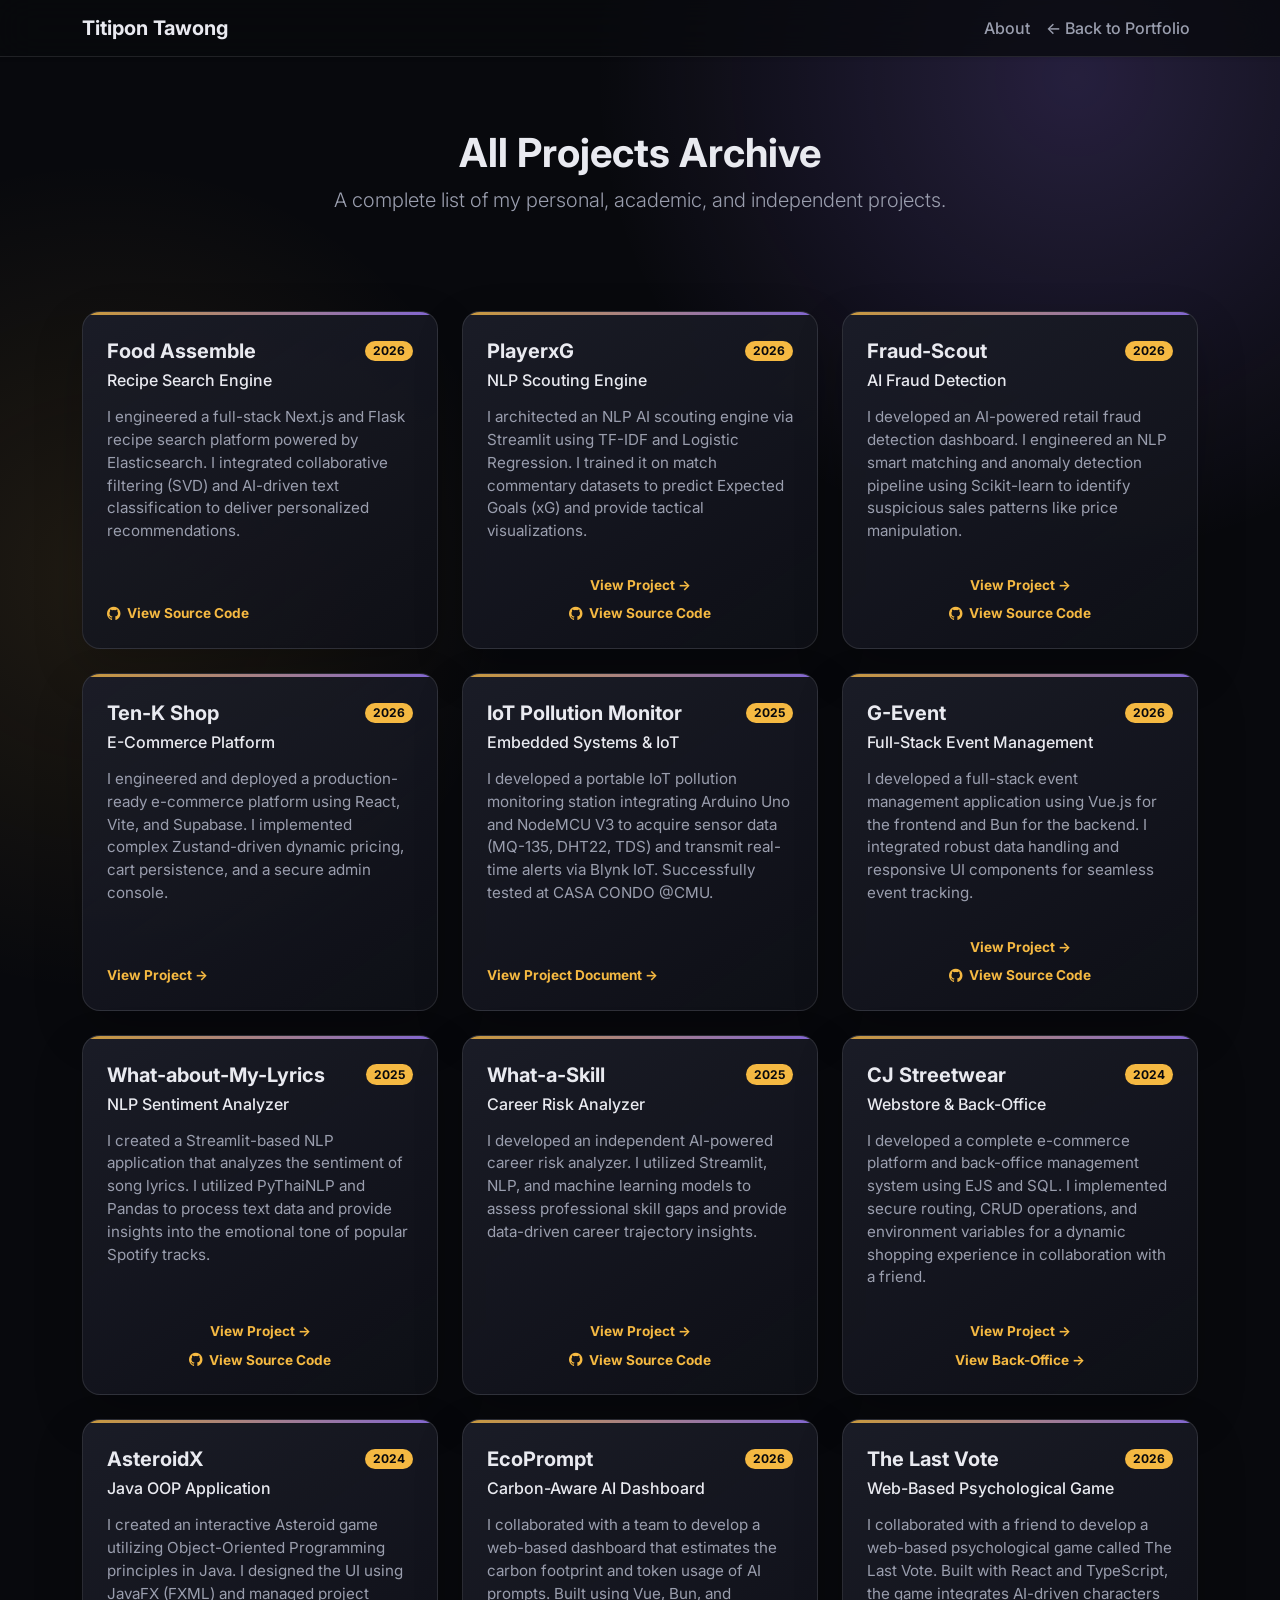
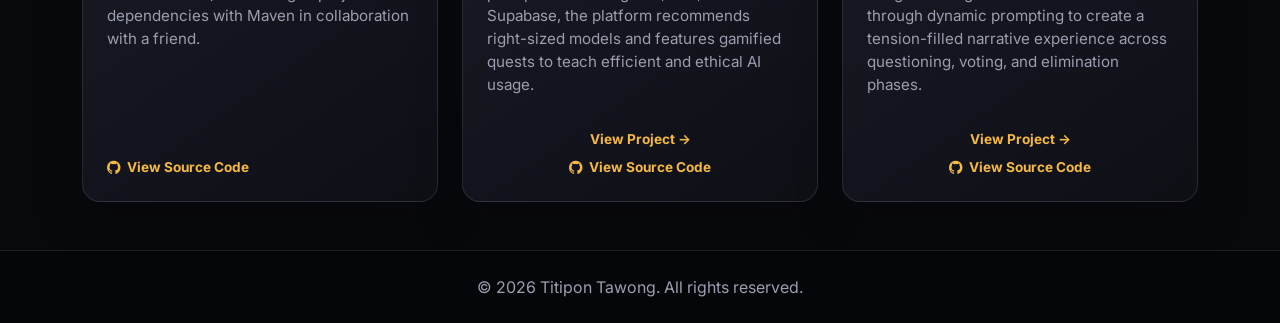
==== commit d57426fd: "update to add a project" ====
--- a/all-projects.html
+++ b/all-projects.html
@@ -8,7 +8,7 @@
     <link rel="stylesheet" href="https://cdn.jsdelivr.net/npm/bootstrap@5.3.0/dist/css/bootstrap.min.css">
     <link rel="stylesheet" href="https://cdn.jsdelivr.net/npm/bootstrap-icons@1.11.3/font/bootstrap-icons.min.css">
     <link href="https://unpkg.com/aos@2.3.4/dist/aos.css" rel="stylesheet">
-    <link rel="stylesheet" href="style.css?v=20260925">
+    <link rel="stylesheet" href="style.css?v=20260926">
     <script defer src="script.js"></script>
 </head>
 <body>
@@ -43,7 +43,7 @@
         <div class="row g-4">
             
             <!-- 1. Food Assemble -->
-            <div class="col-md-6 col-lg-4" data-aos="fade-up">
+            <div class="col-md-6 col-lg-4" data-aos="fade-up" data-aos-delay="100">
                 <div class="card h-100 border-0 shadow-sm project-card position-relative">
                     <div class="card-body p-4 d-flex flex-column">
                         <div class="d-flex justify-content-between align-items-center mb-2">
@@ -60,7 +60,7 @@
             </div>
 
             <!-- 2. PlayerXG -->
-            <div class="col-md-6 col-lg-4" data-aos="fade-up" data-aos-delay="100">
+            <div class="col-md-6 col-lg-4" data-aos="fade-up" data-aos-delay="200">
                 <div class="card h-100 border-0 shadow-sm project-card position-relative">
                     <div class="card-body p-4 d-flex flex-column">
                         <div class="d-flex justify-content-between align-items-center mb-2">
@@ -71,7 +71,7 @@
                         <p class="card-text" style="color: #475569; font-size: 0.95rem;">
                             I architected an NLP AI scouting engine via Streamlit using TF-IDF and Logistic Regression. I trained it on match commentary datasets to predict Expected Goals (xG) and provide tactical visualizations.
                         </p>
-                        <div class="project-actions mt-auto pt-3">
+                        <div class="project-actions mt-auto pt-3 d-flex flex-column gap-2">
                             <a href="https://playerxg.streamlit.app/" target="_blank" rel="noreferrer" class="project-action text-decoration-none fw-bold" style="color: #2563eb;">View Project &rarr;</a>
                             <a href="https://github.com/Titipon5013/NLP-PlayerxG" target="_blank" rel="noreferrer" class="project-action text-decoration-none fw-bold" style="color: #2563eb;"><i class="bi bi-github" aria-hidden="true"></i> View Source Code</a>
                         </div>
@@ -80,7 +80,7 @@
             </div>
 
             <!-- 3. Fraud-Scout -->
-            <div class="col-md-6 col-lg-4" data-aos="fade-up" data-aos-delay="200">
+            <div class="col-md-6 col-lg-4" data-aos="fade-up">
                 <div class="card h-100 border-0 shadow-sm project-card position-relative">
                     <div class="card-body p-4 d-flex flex-column">
                         <div class="d-flex justify-content-between align-items-center mb-2">
@@ -91,7 +91,7 @@
                         <p class="card-text" style="color: #475569; font-size: 0.95rem;">
                             I developed an AI-powered retail fraud detection dashboard. I engineered an NLP smart matching and anomaly detection pipeline using Scikit-learn to identify suspicious sales patterns like price manipulation.
                         </p>
-                        <div class="project-actions mt-auto pt-3">
+                        <div class="project-actions mt-auto pt-3 d-flex flex-column gap-2">
                             <a href="https://fraud-scout.streamlit.app/#fraud-scout" target="_blank" rel="noreferrer" class="project-action text-decoration-none fw-bold" style="color: #2563eb;">View Project &rarr;</a>
                             <a href="https://github.com/Titipon5013/Fraud-Scout" target="_blank" rel="noreferrer" class="project-action text-decoration-none fw-bold" style="color: #2563eb;"><i class="bi bi-github" aria-hidden="true"></i> View Source Code</a>
                         </div>
@@ -100,7 +100,7 @@
             </div>
 
             <!-- 4. Ten-K Shop -->
-            <div class="col-md-6 col-lg-4" data-aos="fade-up">
+            <div class="col-md-6 col-lg-4" data-aos="fade-up" data-aos-delay="100">
                 <div class="card h-100 border-0 shadow-sm project-card position-relative">
                     <div class="card-body p-4 d-flex flex-column">
                         <div class="d-flex justify-content-between align-items-center mb-2">
@@ -117,7 +117,7 @@
             </div>
 
             <!-- 5. Mobile Air & Water Pollution Monitoring Station -->
-            <div class="col-md-6 col-lg-4" data-aos="fade-up" data-aos-delay="100">
+            <div class="col-md-6 col-lg-4" data-aos="fade-up" data-aos-delay="200">
                 <div class="card h-100 border-0 shadow-sm project-card position-relative">
                     <div class="card-body p-4 d-flex flex-column">
                         <div class="d-flex justify-content-between align-items-center mb-2">
@@ -134,7 +134,7 @@
             </div>
 
             <!-- 6. G-Event -->
-            <div class="col-md-6 col-lg-4" data-aos="fade-up" data-aos-delay="200">
+            <div class="col-md-6 col-lg-4" data-aos="fade-up">
                 <div class="card h-100 border-0 shadow-sm project-card position-relative">
                     <div class="card-body p-4 d-flex flex-column">
                         <div class="d-flex justify-content-between align-items-center mb-2">
@@ -145,7 +145,7 @@
                         <p class="card-text" style="color: #475569; font-size: 0.95rem;">
                             I developed a full-stack event management application using Vue.js for the frontend and Bun for the backend. I integrated robust data handling and responsive UI components for seamless event tracking.
                         </p>
-                        <div class="project-actions mt-auto pt-3">
+                        <div class="project-actions mt-auto pt-3 d-flex flex-column gap-2">
                             <a href="https://g-event-six.vercel.app/" target="_blank" rel="noreferrer" class="project-action text-decoration-none fw-bold" style="color: #2563eb;">View Project &rarr;</a>
                             <a href="https://github.com/Titipon5013/G-Event" target="_blank" rel="noreferrer" class="project-action text-decoration-none fw-bold" style="color: #2563eb;"><i class="bi bi-github" aria-hidden="true"></i> View Source Code</a>
                         </div>
@@ -154,7 +154,7 @@
             </div>
 
             <!-- 7. What-about-My-Lyrics -->
-            <div class="col-md-6 col-lg-4" data-aos="fade-up">
+            <div class="col-md-6 col-lg-4" data-aos="fade-up" data-aos-delay="100">
                 <div class="card h-100 border-0 shadow-sm project-card position-relative">
                     <div class="card-body p-4 d-flex flex-column">
                         <div class="d-flex justify-content-between align-items-center mb-2">
@@ -165,7 +165,7 @@
                         <p class="card-text" style="color: #475569; font-size: 0.95rem;">
                             I created a Streamlit-based NLP application that analyzes the sentiment of song lyrics. I utilized PyThaiNLP and Pandas to process text data and provide insights into the emotional tone of popular Spotify tracks.
                         </p>
-                        <div class="project-actions mt-auto pt-3">
+                        <div class="project-actions mt-auto pt-3 d-flex flex-column gap-2">
                             <a href="https://what-about-my-lyrics.streamlit.app/" target="_blank" rel="noreferrer" class="project-action text-decoration-none fw-bold" style="color: #2563eb;">View Project &rarr;</a>
                             <a href="https://github.com/Titipon5013/What-about-My-Lyrics" target="_blank" rel="noreferrer" class="project-action text-decoration-none fw-bold" style="color: #2563eb;"><i class="bi bi-github" aria-hidden="true"></i> View Source Code</a>
                         </div>
@@ -174,7 +174,7 @@
             </div>
             
             <!-- 8. What-a-Skill -->
-            <div class="col-md-6 col-lg-4" data-aos="fade-up" data-aos-delay="100">
+            <div class="col-md-6 col-lg-4" data-aos="fade-up" data-aos-delay="200">
                 <div class="card h-100 border-0 shadow-sm project-card position-relative">
                     <div class="card-body p-4 d-flex flex-column">
                         <div class="d-flex justify-content-between align-items-center mb-2">
@@ -185,7 +185,7 @@
                         <p class="card-text" style="color: #475569; font-size: 0.95rem;">
                             I developed an independent AI-powered career risk analyzer. I utilized Streamlit, NLP, and machine learning models to assess professional skill gaps and provide data-driven career trajectory insights.
                         </p>
-                        <div class="project-actions mt-auto pt-3">
+                        <div class="project-actions mt-auto pt-3 d-flex flex-column gap-2">
                             <a href="https://what-a-skill.streamlit.app/" target="_blank" rel="noreferrer" class="project-action text-decoration-none fw-bold" style="color: #2563eb;">View Project &rarr;</a>
                             <a href="https://github.com/Titipon5013/What-a-Skill" target="_blank" rel="noreferrer" class="project-action text-decoration-none fw-bold" style="color: #2563eb;"><i class="bi bi-github" aria-hidden="true"></i> View Source Code</a>
                         </div>
@@ -194,7 +194,7 @@
             </div>
 
             <!-- 9. CJ Streetwear -->
-            <div class="col-md-6 col-lg-4" data-aos="fade-up" data-aos-delay="200">
+            <div class="col-md-6 col-lg-4" data-aos="fade-up">
                 <div class="card h-100 border-0 shadow-sm project-card position-relative">
                     <div class="card-body p-4 d-flex flex-column">
                         <div class="d-flex justify-content-between align-items-center mb-2">
@@ -203,15 +203,18 @@
                         </div>
                         <h6 class="mb-3" style="color: #64748b;">Webstore & Back-Office</h6>
                         <p class="card-text" style="color: #475569; font-size: 0.95rem;">
-                            I developed a complete e-commerce platform and back-office management system using EJS and SQL. I implemented secure routing, CRUD operations, and environment variables for a dynamic shopping experience.
-                        </p>
-                        <a href="https://cj-streetwear-webstore.vercel.app/?fbclid=IwcGRvZgNleHRuA2FlbQIxMQBzcnRjBmFwcF9pZA80Mzc2MjYzMTY5NzM3ODgAAR6Ee1GiOAYH_IShp6Uy2DLR0KnSWX7tvkaSweAgUWNvwEse42FYLhTacamUCg_aem_j2etxintzf6-EWGMx-gbQA" target="_blank" rel="noreferrer" class="project-action text-decoration-none fw-bold mt-auto pt-3" style="color: #2563eb;">View Project &rarr;</a>
+                            I developed a complete e-commerce platform and back-office management system using EJS and SQL. I implemented secure routing, CRUD operations, and environment variables for a dynamic shopping experience in collaboration with a friend.
+                        </p>
+                        <div class="project-actions mt-auto pt-3 d-flex flex-column gap-2">
+                            <a href="https://cj-streetwear-webstore.vercel.app/?fbclid=IwcGRvZgNleHRuA2FlbQIxMQBzcnRjBmFwcF9pZA80Mzc2MjYzMTY5NzM3ODgAAR6Ee1GiOAYH_IShp6Uy2DLR0KnSWX7tvkaSweAgUWNvwEse42FYLhTacamUCg_aem_j2etxintzf6-EWGMx-gbQA" target="_blank" rel="noreferrer" class="project-action text-decoration-none fw-bold" style="color: #2563eb;">View Project &rarr;</a>
+                            <a href="https://cj-streetwear-back-office.vercel.app/admin/login?fbclid=IwcGRvZgNleHRuA2FlbQIxMQBzcnRjBmFwcF9pZA80Mzc2MjYzMTY5NzM3ODgAAR4VORymbn_sC6mngaQROqKcWQ_GBgI_4rzSkWSv0I6q2n78ZK0tx399l0XTaA_aem_32DHA7QtEpnWRhlWGOwCyw" target="_blank" rel="noreferrer" class="project-action text-decoration-none fw-bold" style="color: #2563eb;">View Back-Office &rarr;</a>
+                        </div>
                     </div>
                 </div>
             </div>
 
             <!-- 10. AsteroidX -->
-            <div class="col-md-6 col-lg-4" data-aos="fade-up">
+            <div class="col-md-6 col-lg-4" data-aos="fade-up" data-aos-delay="100">
                 <div class="card h-100 border-0 shadow-sm project-card position-relative">
                     <div class="card-body p-4 d-flex flex-column">
                         <div class="d-flex justify-content-between align-items-center mb-2">
@@ -220,9 +223,49 @@
                         </div>
                         <h6 class="mb-3" style="color: #64748b;">Java OOP Application</h6>
                         <p class="card-text" style="color: #475569; font-size: 0.95rem;">
-                            I created an interactive Asteroid game utilizing Object-Oriented Programming principles in Java. I designed the UI using JavaFX (FXML) and managed project dependencies with Maven.
+                            I created an interactive Asteroid game utilizing Object-Oriented Programming principles in Java. I designed the UI using JavaFX (FXML) and managed project dependencies with Maven in collaboration with a friend.
                         </p>
                         <a href="https://github.com/ZerotoHeroDaimaiKub/AsteroidX" target="_blank" rel="noreferrer" class="project-action text-decoration-none fw-bold mt-auto pt-3" style="color: #2563eb;"><i class="bi bi-github" aria-hidden="true"></i> View Source Code</a>
+                    </div>
+                </div>
+            </div>
+
+            <!-- 11. EcoPrompt -->
+            <div class="col-md-6 col-lg-4" data-aos="fade-up" data-aos-delay="200">
+                <div class="card h-100 border-0 shadow-sm project-card position-relative">
+                    <div class="card-body p-4 d-flex flex-column">
+                        <div class="d-flex justify-content-between align-items-center mb-2">
+                            <h5 class="fw-bold mb-0">EcoPrompt</h5>
+                            <span class="badge badge-date rounded-pill">2026</span>
+                        </div>
+                        <h6 class="mb-3" style="color: #64748b;">Carbon-Aware AI Dashboard</h6>
+                        <p class="card-text" style="color: #475569; font-size: 0.95rem;">
+                            I collaborated with a team to develop a web-based dashboard that estimates the carbon footprint and token usage of AI prompts. Built using Vue, Bun, and Supabase, the platform recommends right-sized models and features gamified quests to teach efficient and ethical AI usage.
+                        </p>
+                        <div class="project-actions mt-auto pt-3 d-flex flex-column gap-2">
+                            <a href="https://chindanainakub.github.io/ecoprompt-prototype/" target="_blank" rel="noreferrer" class="project-action text-decoration-none fw-bold" style="color: #2563eb;">View Project &rarr;</a>
+                            <a href="https://github.com/chindanainakub/ecoprompt-prototype" target="_blank" rel="noreferrer" class="project-action text-decoration-none fw-bold" style="color: #2563eb;"><i class="bi bi-github" aria-hidden="true"></i> View Source Code</a>
+                        </div>
+                    </div>
+                </div>
+            </div>
+
+            <!-- 12. The Last Vote -->
+            <div class="col-md-6 col-lg-4" data-aos="fade-up">
+                <div class="card h-100 border-0 shadow-sm project-card position-relative">
+                    <div class="card-body p-4 d-flex flex-column">
+                        <div class="d-flex justify-content-between align-items-center mb-2">
+                            <h5 class="fw-bold mb-0">The Last Vote</h5>
+                            <span class="badge badge-date rounded-pill">2026</span>
+                        </div>
+                        <h6 class="mb-3" style="color: #64748b;">Web-Based Psychological Game</h6>
+                        <p class="card-text" style="color: #475569; font-size: 0.95rem;">
+                            I collaborated with a friend to develop a web-based psychological game called The Last Vote. Built with React and TypeScript, the game integrates AI-driven characters through dynamic prompting to create a tension-filled narrative experience across questioning, voting, and elimination phases.
+                        </p>
+                        <div class="project-actions mt-auto pt-3 d-flex flex-column gap-2">
+                            <a href="https://thelastvote.vercel.app/" target="_blank" rel="noreferrer" class="project-action text-decoration-none fw-bold" style="color: #2563eb;">View Project &rarr;</a>
+                            <a href="https://github.com/ChindanaiNaKub/thelastvote" target="_blank" rel="noreferrer" class="project-action text-decoration-none fw-bold" style="color: #2563eb;"><i class="bi bi-github" aria-hidden="true"></i> View Source Code</a>
+                        </div>
                     </div>
                 </div>
             </div>
--- a/style.css
+++ b/style.css
@@ -336,7 +336,6 @@
     border-color: var(--amber);
 }
 
-.stretched-link,
 #contact a {
     color: var(--amber) !important;
 }
